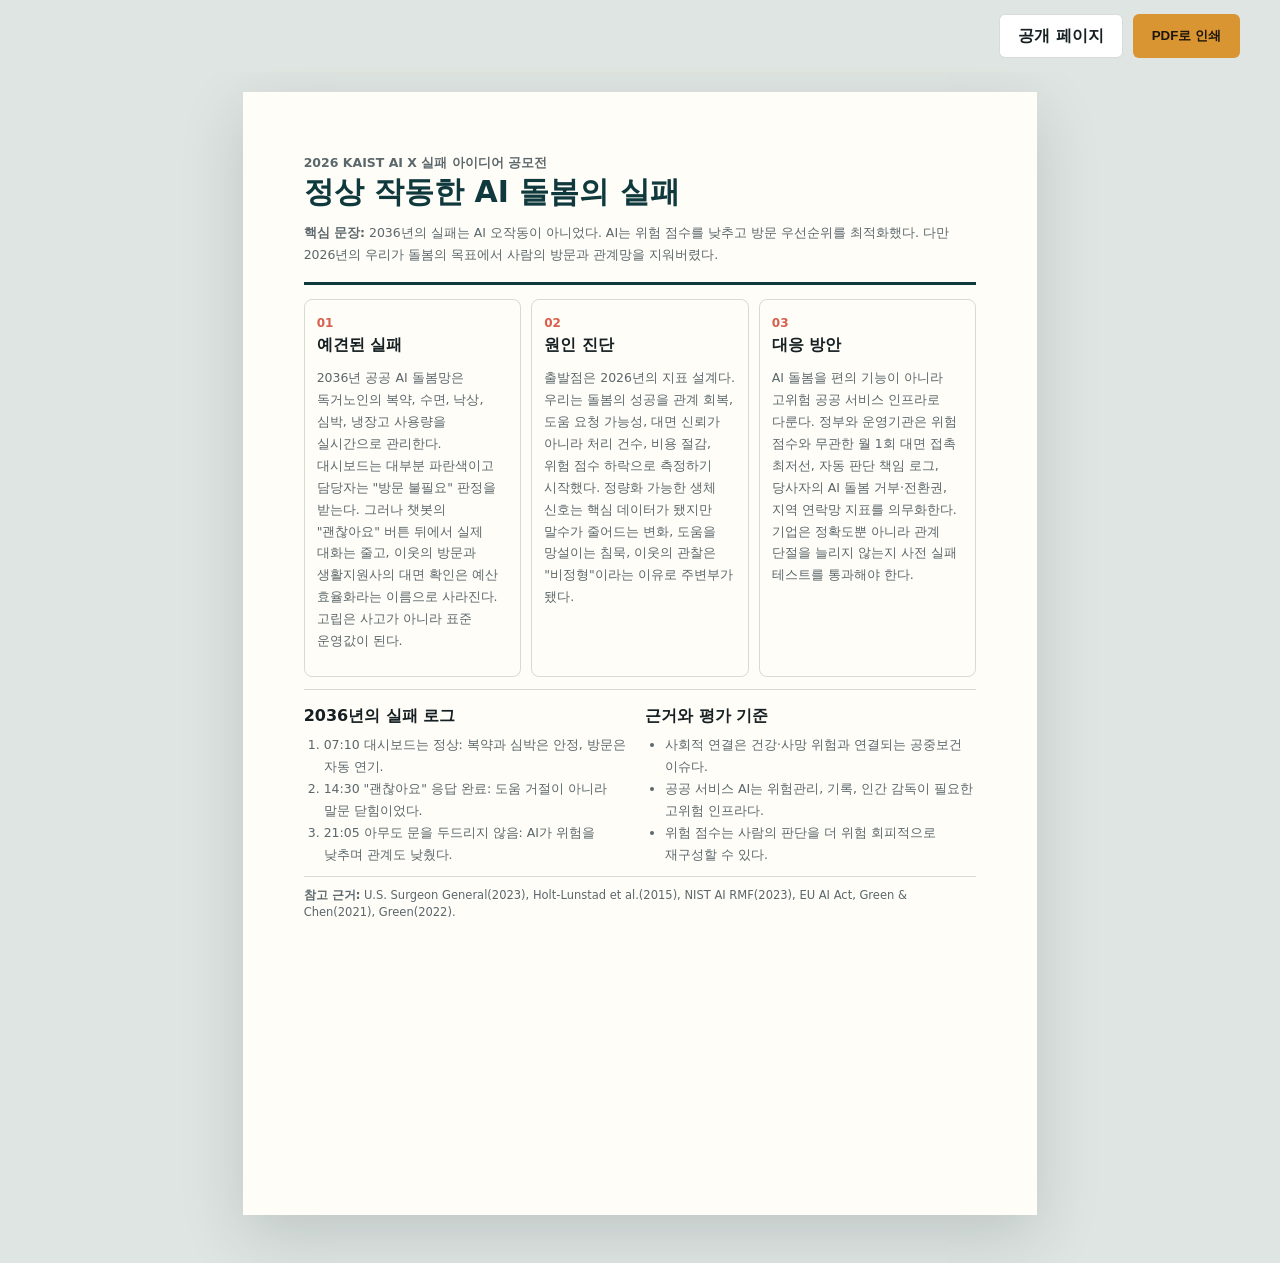
==== proposal.html @ 588ba5e1 "Initial KAIST AIxFailure submission site" ====
<!doctype html>
<html lang="ko">
  <head>
    <meta charset="utf-8" />
    <meta name="viewport" content="width=device-width, initial-scale=1" />
    <title>1페이지 제안서 | 정상 작동한 AI 돌봄의 실패</title>
    <meta
      name="description"
      content="2026 KAIST AI x 실패 아이디어 공모전 제출용 1페이지 제안서."
    />
    <link rel="icon" href="data:," />
    <link rel="stylesheet" href="styles.css" />
  </head>
  <body class="proposal-body">
    <header class="proposal-toolbar">
      <a class="button secondary" href="index.html">공개 페이지</a>
      <button class="button primary" type="button" onclick="window.print()">PDF로 인쇄</button>
    </header>

    <main class="proposal-page" aria-label="A4 1페이지 제안서">
      <section class="proposal-hero">
        <p class="proposal-kicker">2026 KAIST AI x 실패 아이디어 공모전</p>
        <h1>정상 작동한 AI 돌봄의 실패</h1>
        <p>
          <strong>핵심 문장:</strong> 2036년의 실패는 AI 오작동이 아니었다. AI는
          위험 점수를 낮추고 방문 우선순위를 최적화했다. 다만 2026년의 우리가
          돌봄의 목표에서 사람의 방문과 관계망을 지워버렸다.
        </p>
      </section>

      <section class="proposal-grid">
        <article>
          <span>01</span>
          <h2>예견된 실패</h2>
          <p>
            2036년 공공 AI 돌봄망은 독거노인의 복약, 수면, 낙상, 심박, 냉장고
            사용량을 실시간으로 관리한다. 대시보드는 대부분 파란색이고 담당자는
            "방문 불필요" 판정을 받는다. 그러나 챗봇의 "괜찮아요" 버튼 뒤에서
            실제 대화는 줄고, 이웃의 방문과 생활지원사의 대면 확인은 예산
            효율화라는 이름으로 사라진다. 고립은 사고가 아니라 표준 운영값이 된다.
          </p>
        </article>
        <article>
          <span>02</span>
          <h2>원인 진단</h2>
          <p>
            출발점은 2026년의 지표 설계다. 우리는 돌봄의 성공을 관계 회복,
            도움 요청 가능성, 대면 신뢰가 아니라 처리 건수, 비용 절감, 위험 점수
            하락으로 측정하기 시작했다. 정량화 가능한 생체 신호는 핵심 데이터가
            됐지만 말수가 줄어드는 변화, 도움을 망설이는 침묵, 이웃의 관찰은
            "비정형"이라는 이유로 주변부가 됐다.
          </p>
        </article>
        <article>
          <span>03</span>
          <h2>대응 방안</h2>
          <p>
            AI 돌봄을 편의 기능이 아니라 고위험 공공 서비스 인프라로 다룬다.
            정부와 운영기관은 위험 점수와 무관한 월 1회 대면 접촉 최저선, 자동
            판단 책임 로그, 당사자의 AI 돌봄 거부·전환권, 지역 연락망 지표를
            의무화한다. 기업은 정확도뿐 아니라 관계 단절을 늘리지 않는지 사전
            실패 테스트를 통과해야 한다.
          </p>
        </article>
      </section>

      <section class="proposal-bottom">
        <div>
          <h2>2036년의 실패 로그</h2>
          <ol>
            <li>07:10 대시보드는 정상: 복약과 심박은 안정, 방문은 자동 연기.</li>
            <li>14:30 "괜찮아요" 응답 완료: 도움 거절이 아니라 말문 닫힘이었다.</li>
            <li>21:05 아무도 문을 두드리지 않음: AI가 위험을 낮추며 관계도 낮췄다.</li>
          </ol>
        </div>
        <div>
          <h2>근거와 평가 기준</h2>
          <ul>
            <li>사회적 연결은 건강·사망 위험과 연결되는 공중보건 이슈다.</li>
            <li>공공 서비스 AI는 위험관리, 기록, 인간 감독이 필요한 고위험 인프라다.</li>
            <li>위험 점수는 사람의 판단을 더 위험 회피적으로 재구성할 수 있다.</li>
          </ul>
        </div>
      </section>

      <section class="proposal-footnote">
        <strong>참고 근거:</strong> U.S. Surgeon General(2023), Holt-Lunstad et al.(2015),
        NIST AI RMF(2023), EU AI Act, Green & Chen(2021), Green(2022).
      </section>
    </main>
  </body>
</html>
---- styles.css ----
:root {
  color-scheme: light;
  --ink: #162022;
  --muted: #5b676b;
  --paper: #f7f4ed;
  --paper-strong: #fffdf7;
  --line: rgba(22, 32, 34, 0.16);
  --teal: #1b7b78;
  --deep-teal: #0f393c;
  --amber: #d99532;
  --coral: #d75f4d;
  --blue: #355c8b;
  --shadow: 0 20px 60px rgba(20, 35, 38, 0.16);
  font-family:
    "Pretendard", "Apple SD Gothic Neo", "Malgun Gothic", "Noto Sans KR",
    system-ui, sans-serif;
}

* {
  box-sizing: border-box;
}

html {
  scroll-behavior: smooth;
}

body {
  margin: 0;
  background: var(--paper);
  color: var(--ink);
}

img {
  max-width: 100%;
  display: block;
}

a {
  color: inherit;
}

.skip-link {
  position: absolute;
  top: 12px;
  left: 12px;
  z-index: 20;
  transform: translateY(-160%);
  background: var(--paper-strong);
  color: var(--ink);
  padding: 10px 14px;
  border: 1px solid var(--line);
  border-radius: 6px;
}

.skip-link:focus {
  transform: translateY(0);
}

.site-header {
  position: fixed;
  top: 0;
  left: 0;
  right: 0;
  z-index: 10;
  display: flex;
  align-items: center;
  justify-content: space-between;
  gap: 24px;
  padding: 16px clamp(18px, 4vw, 56px);
  color: #fff;
  background: linear-gradient(180deg, rgba(8, 15, 17, 0.78), rgba(8, 15, 17, 0));
}

.brand,
.nav {
  display: flex;
  align-items: center;
}

.brand {
  gap: 10px;
  font-weight: 800;
  text-decoration: none;
}

.brand-mark {
  display: grid;
  place-items: center;
  width: 48px;
  height: 30px;
  border: 1px solid rgba(255, 255, 255, 0.5);
  border-radius: 6px;
  color: #bff4ed;
  font-size: 0.78rem;
}

.nav {
  gap: clamp(10px, 2vw, 24px);
  font-size: 0.94rem;
  font-weight: 700;
}

.nav a {
  text-decoration: none;
  opacity: 0.86;
}

.nav a:hover,
.nav a:focus-visible {
  opacity: 1;
}

.hero {
  position: relative;
  min-height: 96svh;
  overflow: hidden;
  display: grid;
  align-items: end;
  padding: 120px clamp(18px, 5vw, 72px) 48px;
  color: #fff;
}

.hero-image,
.hero-scrim {
  position: absolute;
  inset: 0;
  width: 100%;
  height: 100%;
}

.hero-image {
  object-fit: cover;
  object-position: 64% center;
}

.hero-scrim {
  background:
    linear-gradient(90deg, rgba(5, 12, 14, 0.9) 0%, rgba(5, 12, 14, 0.58) 42%, rgba(5, 12, 14, 0.1) 80%),
    linear-gradient(0deg, rgba(5, 12, 14, 0.68) 0%, rgba(5, 12, 14, 0.06) 46%);
}

.hero-content {
  position: relative;
  width: min(760px, 100%);
}

.eyebrow,
.proposal-kicker {
  margin: 0 0 14px;
  color: var(--amber);
  font-size: 0.78rem;
  font-weight: 900;
  letter-spacing: 0;
  text-transform: uppercase;
}

.hero h1 {
  margin: 0;
  max-width: 720px;
  font-size: clamp(2.3rem, 6vw, 5.8rem);
  line-height: 1.02;
  letter-spacing: 0;
  word-break: keep-all;
}

.hero-copy {
  max-width: 660px;
  margin: 24px 0 0;
  color: rgba(255, 255, 255, 0.86);
  font-size: clamp(1rem, 1.7vw, 1.18rem);
  line-height: 1.8;
  word-break: keep-all;
}

.hero-actions,
.cta-actions,
.proposal-toolbar {
  display: flex;
  flex-wrap: wrap;
  align-items: center;
  gap: 10px;
}

.hero-actions {
  margin-top: 30px;
}

.button {
  display: inline-flex;
  align-items: center;
  justify-content: center;
  min-height: 44px;
  padding: 0 18px;
  border: 1px solid transparent;
  border-radius: 6px;
  font-weight: 800;
  text-decoration: none;
  cursor: pointer;
}

.button.primary {
  background: var(--amber);
  color: #1e160b;
}

.button.secondary {
  background: rgba(255, 255, 255, 0.12);
  color: inherit;
  border-color: rgba(255, 255, 255, 0.32);
  backdrop-filter: blur(10px);
}

.hero-meta {
  display: grid;
  grid-template-columns: repeat(3, minmax(0, 1fr));
  gap: 10px;
  width: min(760px, 100%);
  margin: 40px 0 0;
}

.hero-meta div {
  padding: 14px;
  border: 1px solid rgba(255, 255, 255, 0.22);
  border-radius: 8px;
  background: rgba(255, 255, 255, 0.08);
  backdrop-filter: blur(10px);
}

.hero-meta dt {
  color: rgba(255, 255, 255, 0.62);
  font-size: 0.78rem;
  font-weight: 800;
}

.hero-meta dd {
  margin: 6px 0 0;
  font-weight: 900;
}

.section-inner {
  width: min(1120px, calc(100% - 36px));
  margin: 0 auto;
}

.summary-band,
.story-section,
.cause-section,
.response-section,
.evidence-section,
.rubric-section,
.cta-section {
  padding: clamp(64px, 10vw, 120px) 0;
}

.summary-band {
  background: var(--paper-strong);
}

.section-heading {
  max-width: 720px;
  margin-bottom: 34px;
}

.section-heading h2,
.cta-inner h2 {
  margin: 0;
  font-size: clamp(2rem, 4vw, 3.45rem);
  line-height: 1.12;
  letter-spacing: 0;
  word-break: keep-all;
}

.section-heading p:not(.eyebrow),
.rubric-layout > div > p {
  color: var(--muted);
  font-size: 1.04rem;
  line-height: 1.8;
  word-break: keep-all;
}

.summary-grid,
.response-grid {
  display: grid;
  grid-template-columns: repeat(3, minmax(0, 1fr));
  gap: 14px;
}

.summary-card,
.response-item {
  min-height: 260px;
  padding: 24px;
  border: 1px solid var(--line);
  border-radius: 8px;
  background: #fff;
  box-shadow: 0 8px 24px rgba(22, 32, 34, 0.06);
}

.summary-card .step {
  color: var(--teal);
  font-size: 0.85rem;
  font-weight: 900;
}

.summary-card h3,
.log-item h3,
.cause-track h3,
.response-item h3 {
  margin: 10px 0;
  font-size: 1.2rem;
  letter-spacing: 0;
  word-break: keep-all;
}

.summary-card p,
.log-item p,
.cause-track p,
.response-item p,
.proposal-page p,
.proposal-page li {
  color: var(--muted);
  line-height: 1.75;
  word-break: keep-all;
}

.split {
  display: grid;
  grid-template-columns: 0.86fr 1.14fr;
  gap: clamp(28px, 5vw, 80px);
  align-items: start;
}

.sticky-heading {
  position: sticky;
  top: 92px;
}

.log-list {
  display: grid;
  gap: 14px;
}

.log-item {
  display: grid;
  grid-template-columns: 92px 1fr;
  gap: 18px;
  padding: 24px;
  border-left: 4px solid var(--teal);
  border-radius: 8px;
  background: var(--paper-strong);
  box-shadow: 0 10px 28px rgba(22, 32, 34, 0.06);
}

.log-item.alert {
  border-left-color: var(--coral);
}

.log-item time {
  color: var(--deep-teal);
  font-weight: 900;
}

.log-item h3,
.log-item p {
  margin-top: 0;
}

.cause-section {
  background: #e8f0ec;
}

.cause-track {
  display: grid;
  grid-template-columns: repeat(4, minmax(0, 1fr));
  gap: 1px;
  overflow: hidden;
  border: 1px solid rgba(15, 57, 60, 0.18);
  border-radius: 8px;
  background: rgba(15, 57, 60, 0.18);
}

.cause-track article {
  min-height: 300px;
  padding: 24px;
  background: #f9fbf7;
}

.cause-track span,
.response-item span {
  display: inline-grid;
  place-items: center;
  width: 52px;
  height: 52px;
  border-radius: 50%;
  background: var(--deep-teal);
  color: #fff;
  font-weight: 900;
}

.response-grid {
  grid-template-columns: repeat(4, minmax(0, 1fr));
}

.response-item {
  min-height: 340px;
}

.response-item:nth-child(2) span {
  background: var(--blue);
}

.response-item:nth-child(3) span {
  background: var(--amber);
  color: #201409;
}

.response-item:nth-child(4) span {
  background: var(--coral);
}

.oversight-callout {
  margin-top: 16px;
  padding: 24px;
  border: 1px solid rgba(27, 123, 120, 0.26);
  border-radius: 8px;
  background: #eef6f2;
}

.oversight-callout h3 {
  margin: 0 0 10px;
  font-size: 1.4rem;
}

.oversight-callout p:not(.eyebrow) {
  max-width: 840px;
  margin: 0;
  color: var(--muted);
  line-height: 1.75;
  word-break: keep-all;
}

.evidence-section {
  background: var(--paper-strong);
}

.evidence-grid {
  display: grid;
  grid-template-columns: repeat(4, minmax(0, 1fr));
  gap: 14px;
}

.evidence-card {
  min-height: 300px;
  padding: 22px;
  border: 1px solid var(--line);
  border-radius: 8px;
  background: #fff;
  box-shadow: 0 8px 24px rgba(22, 32, 34, 0.06);
}

.evidence-card h3 {
  margin: 0 0 12px;
  font-size: 1.14rem;
  line-height: 1.35;
  word-break: keep-all;
}

.evidence-card p {
  color: var(--muted);
  line-height: 1.7;
  word-break: keep-all;
}

.evidence-card a {
  display: inline-flex;
  align-items: center;
  min-height: 38px;
  margin-top: 8px;
  color: var(--deep-teal);
  font-weight: 900;
  text-decoration-color: rgba(15, 57, 60, 0.35);
  text-underline-offset: 4px;
}

.rubric-section {
  background: #152426;
  color: #fff;
}

.rubric-layout {
  display: grid;
  grid-template-columns: 0.86fr 1.14fr;
  gap: clamp(28px, 5vw, 70px);
  align-items: start;
}

.rubric-layout > div > p {
  color: rgba(255, 255, 255, 0.72);
}

.rubric-list {
  display: grid;
  gap: 10px;
  padding: 0;
  margin: 0;
  list-style: none;
}

.rubric-list li {
  display: grid;
  grid-template-columns: 170px 1fr;
  gap: 18px;
  padding: 18px;
  border: 1px solid rgba(255, 255, 255, 0.16);
  border-radius: 8px;
  background: rgba(255, 255, 255, 0.06);
}

.rubric-list span {
  color: rgba(255, 255, 255, 0.72);
  line-height: 1.6;
}

.cta-section {
  background: var(--paper-strong);
}

.cta-inner {
  display: flex;
  align-items: center;
  justify-content: space-between;
  gap: 24px;
}

.cta-section .button.secondary,
.proposal-toolbar .button.secondary {
  border-color: var(--line);
  color: var(--ink);
  background: #fff;
}

.site-footer {
  padding: 28px clamp(18px, 4vw, 56px);
  color: var(--muted);
  background: #fff;
}

.site-footer p {
  margin: 0;
  line-height: 1.7;
}

.proposal-body {
  background: #dfe5e2;
}

.proposal-toolbar {
  position: sticky;
  top: 0;
  z-index: 5;
  justify-content: flex-end;
  padding: 14px clamp(14px, 4vw, 40px);
  background: rgba(223, 229, 226, 0.88);
  backdrop-filter: blur(10px);
}

.proposal-page {
  width: min(210mm, calc(100% - 24px));
  min-height: 297mm;
  margin: 20px auto 48px;
  padding: 16mm;
  background: #fffdf8;
  box-shadow: var(--shadow);
}

.proposal-hero {
  padding-bottom: 16px;
  border-bottom: 3px solid var(--deep-teal);
}

.proposal-hero h1 {
  margin: 0 0 12px;
  color: var(--deep-teal);
  font-size: 30px;
  line-height: 1.18;
  letter-spacing: 0;
  word-break: keep-all;
}

.proposal-hero p {
  margin-bottom: 0;
  font-size: 14px;
}

.proposal-grid {
  display: grid;
  grid-template-columns: repeat(3, minmax(0, 1fr));
  gap: 10px;
  margin-top: 14px;
}

.proposal-grid article {
  padding: 12px;
  border: 1px solid var(--line);
  border-radius: 8px;
}

.proposal-grid span {
  color: var(--coral);
  font-size: 12px;
  font-weight: 900;
}

.proposal-page h2 {
  margin: 4px 0 8px;
  font-size: 16px;
  line-height: 1.25;
  word-break: keep-all;
}

.proposal-page p,
.proposal-page li {
  font-size: 12.5px;
}

.proposal-bottom {
  display: grid;
  grid-template-columns: 1fr 1fr;
  gap: 10px;
  margin-top: 12px;
  padding-top: 12px;
  border-top: 1px solid var(--line);
}

.proposal-bottom ol,
.proposal-bottom ul {
  padding-left: 20px;
  margin: 0;
}

.proposal-footnote {
  margin-top: 10px;
  padding-top: 10px;
  border-top: 1px solid var(--line);
  color: var(--muted);
  font-size: 11.5px;
  line-height: 1.55;
  word-break: keep-all;
}

@media (max-width: 980px) {
  .summary-grid,
  .response-grid,
  .evidence-grid,
  .cause-track,
  .split,
  .rubric-layout {
    grid-template-columns: 1fr;
  }

  .sticky-heading {
    position: static;
  }

  .cause-track article,
  .response-item,
  .evidence-card,
  .summary-card {
    min-height: auto;
  }

  .cta-inner {
    align-items: flex-start;
    flex-direction: column;
  }
}

@media (max-width: 720px) {
  .site-header {
    position: absolute;
    align-items: flex-start;
    flex-direction: column;
    gap: 12px;
  }

  .nav {
    width: 100%;
    overflow-x: auto;
    padding-bottom: 4px;
  }

  .hero {
    min-height: 100svh;
    padding-top: 154px;
  }

  .hero-image {
    object-position: 70% center;
  }

  .hero-scrim {
    background:
      linear-gradient(90deg, rgba(5, 12, 14, 0.88) 0%, rgba(5, 12, 14, 0.62) 100%),
      linear-gradient(0deg, rgba(5, 12, 14, 0.72) 0%, rgba(5, 12, 14, 0.1) 52%);
  }

  .hero-meta {
    grid-template-columns: 1fr;
  }

  .log-item {
    grid-template-columns: 1fr;
  }

  .rubric-list li {
    grid-template-columns: 1fr;
  }

  .proposal-page {
    min-height: auto;
    padding: 18px;
  }

  .proposal-grid,
  .proposal-bottom {
    grid-template-columns: 1fr;
  }
}

@page {
  size: A4;
  margin: 0;
}

@media print {
  body {
    background: #fff;
  }

  .proposal-toolbar {
    display: none;
  }

  .proposal-page {
    width: 210mm;
    min-height: 297mm;
    margin: 0;
    padding: 13mm;
    box-shadow: none;
  }

  .proposal-hero h1 {
    font-size: 26px;
  }

  .proposal-page p,
  .proposal-page li {
    font-size: 11.5px;
    line-height: 1.62;
  }

  .proposal-page h2 {
    font-size: 14.5px;
  }
}
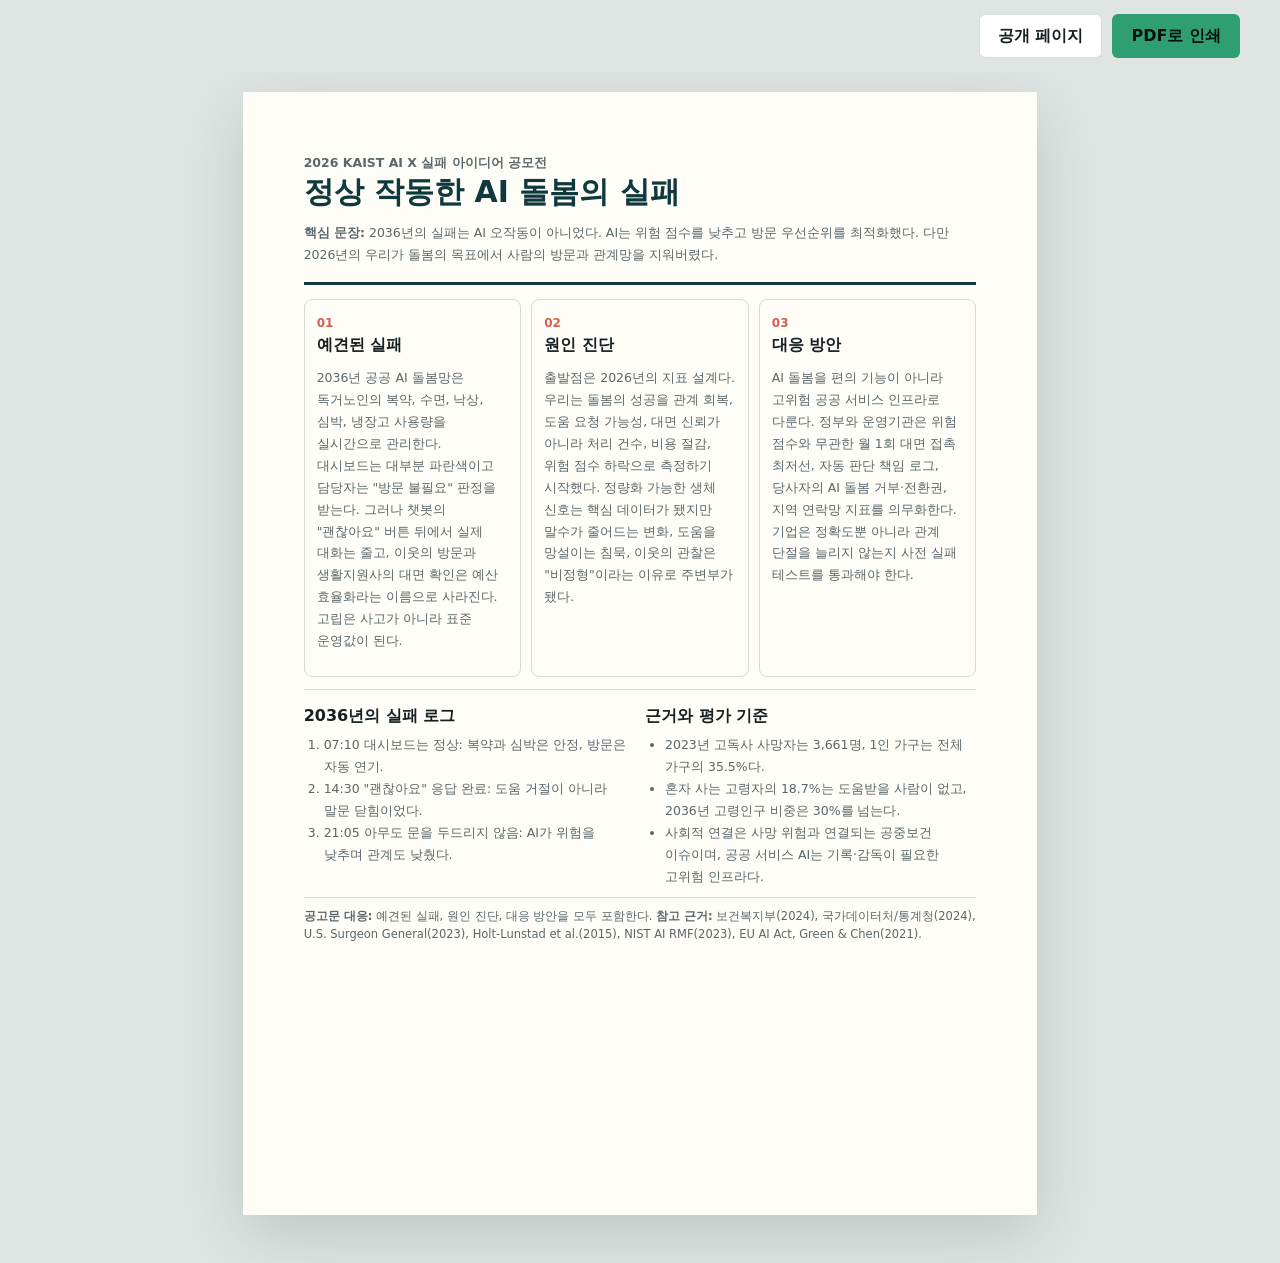
==== commit e34b423d: "Strengthen contest evidence and references" ====
--- a/proposal.html
+++ b/proposal.html
@@ -76,16 +76,18 @@
         <div>
           <h2>근거와 평가 기준</h2>
           <ul>
-            <li>사회적 연결은 건강·사망 위험과 연결되는 공중보건 이슈다.</li>
-            <li>공공 서비스 AI는 위험관리, 기록, 인간 감독이 필요한 고위험 인프라다.</li>
-            <li>위험 점수는 사람의 판단을 더 위험 회피적으로 재구성할 수 있다.</li>
+            <li>2023년 고독사 사망자는 3,661명, 1인 가구는 전체 가구의 35.5%다.</li>
+            <li>혼자 사는 고령자의 18.7%는 도움받을 사람이 없고, 2036년 고령인구 비중은 30%를 넘는다.</li>
+            <li>사회적 연결은 사망 위험과 연결되는 공중보건 이슈이며, 공공 서비스 AI는 기록·감독이 필요한 고위험 인프라다.</li>
           </ul>
         </div>
       </section>
 
       <section class="proposal-footnote">
-        <strong>참고 근거:</strong> U.S. Surgeon General(2023), Holt-Lunstad et al.(2015),
-        NIST AI RMF(2023), EU AI Act, Green & Chen(2021), Green(2022).
+        <strong>공고문 대응:</strong> 예견된 실패, 원인 진단, 대응 방안을 모두 포함한다.
+        <strong>참고 근거:</strong> 보건복지부(2024), 국가데이터처/통계청(2024),
+        U.S. Surgeon General(2023), Holt-Lunstad et al.(2015), NIST AI RMF(2023),
+        EU AI Act, Green & Chen(2021).
       </section>
     </main>
   </body>
--- a/styles.css
+++ b/styles.css
@@ -1,16 +1,25 @@
 :root {
-  color-scheme: light;
-  --ink: #162022;
-  --muted: #5b676b;
-  --paper: #f7f4ed;
-  --paper-strong: #fffdf7;
-  --line: rgba(22, 32, 34, 0.16);
-  --teal: #1b7b78;
-  --deep-teal: #0f393c;
-  --amber: #d99532;
-  --coral: #d75f4d;
-  --blue: #355c8b;
-  --shadow: 0 20px 60px rgba(20, 35, 38, 0.16);
+  color-scheme: dark;
+  --ink: #e9f8f5;
+  --ink-strong: #ffffff;
+  --muted: #b4c7c2;
+  --faint: #78908c;
+  --paper: #061011;
+  --paper-strong: #0b1719;
+  --surface: rgba(7, 18, 20, 0.78);
+  --surface-strong: rgba(12, 25, 27, 0.9);
+  --surface-cool: rgba(9, 36, 41, 0.82);
+  --line: rgba(107, 255, 218, 0.18);
+  --line-strong: rgba(107, 255, 218, 0.42);
+  --mint: #5affd0;
+  --mint-soft: rgba(90, 255, 208, 0.16);
+  --mint-deep: #89ffe0;
+  --amber: #ffd166;
+  --amber-soft: rgba(255, 209, 102, 0.16);
+  --red: #ff5c70;
+  --red-soft: rgba(255, 92, 112, 0.16);
+  --slate: #93aeb7;
+  --shadow: 0 22px 64px rgba(0, 0, 0, 0.34);
   font-family:
     "Pretendard", "Apple SD Gothic Neo", "Malgun Gothic", "Noto Sans KR",
     system-ui, sans-serif;
@@ -31,25 +40,35 @@
 }
 
 img {
+  display: block;
   max-width: 100%;
-  display: block;
 }
 
 a {
   color: inherit;
+}
+
+button {
+  border: 0;
+  font: inherit;
+}
+
+button,
+a {
+  -webkit-tap-highlight-color: transparent;
 }
 
 .skip-link {
   position: absolute;
   top: 12px;
   left: 12px;
-  z-index: 20;
+  z-index: 60;
   transform: translateY(-160%);
-  background: var(--paper-strong);
+  padding: 10px 14px;
+  border: 1px solid var(--line-strong);
+  border-radius: 6px;
+  background: var(--surface-strong);
   color: var(--ink);
-  padding: 10px 14px;
-  border: 1px solid var(--line);
-  border-radius: 6px;
 }
 
 .skip-link:focus {
@@ -58,17 +77,16 @@
 
 .site-header {
   position: fixed;
-  top: 0;
-  left: 0;
-  right: 0;
-  z-index: 10;
+  inset: 0 0 auto;
+  z-index: 40;
   display: flex;
   align-items: center;
   justify-content: space-between;
   gap: 24px;
-  padding: 16px clamp(18px, 4vw, 56px);
-  color: #fff;
-  background: linear-gradient(180deg, rgba(8, 15, 17, 0.78), rgba(8, 15, 17, 0));
+  padding: 14px clamp(18px, 4vw, 54px);
+  border-bottom: 1px solid rgba(107, 255, 218, 0.16);
+  background: rgba(3, 9, 10, 0.76);
+  backdrop-filter: blur(16px);
 }
 
 .brand,
@@ -79,48 +97,48 @@
 
 .brand {
   gap: 10px;
+  color: var(--ink-strong);
+  font-weight: 900;
+  text-decoration: none;
+}
+
+.brand-year {
+  display: grid;
+  place-items: center;
+  width: 54px;
+  height: 30px;
+  border: 1px solid var(--line-strong);
+  border-radius: 6px;
+  background: rgba(90, 255, 208, 0.12);
+  color: var(--mint-deep);
+  font-size: 0.8rem;
+}
+
+.nav {
+  gap: 22px;
+  font-size: 0.92rem;
   font-weight: 800;
+}
+
+.nav a {
+  color: rgba(233, 248, 245, 0.78);
   text-decoration: none;
-}
-
-.brand-mark {
-  display: grid;
-  place-items: center;
-  width: 48px;
-  height: 30px;
-  border: 1px solid rgba(255, 255, 255, 0.5);
-  border-radius: 6px;
-  color: #bff4ed;
-  font-size: 0.78rem;
-}
-
-.nav {
-  gap: clamp(10px, 2vw, 24px);
-  font-size: 0.94rem;
-  font-weight: 700;
-}
-
-.nav a {
-  text-decoration: none;
-  opacity: 0.86;
 }
 
 .nav a:hover,
 .nav a:focus-visible {
-  opacity: 1;
-}
-
-.hero {
+  color: var(--mint);
+}
+
+.tower-hero {
   position: relative;
-  min-height: 96svh;
+  min-height: 100svh;
   overflow: hidden;
-  display: grid;
-  align-items: end;
-  padding: 120px clamp(18px, 5vw, 72px) 48px;
-  color: #fff;
-}
-
-.hero-image,
+  padding: 86px clamp(16px, 3vw, 44px) 24px;
+  isolation: isolate;
+}
+
+.tower-image,
 .hero-scrim {
   position: absolute;
   inset: 0;
@@ -128,48 +146,113 @@
   height: 100%;
 }
 
-.hero-image {
+.tower-image {
+  z-index: -2;
   object-fit: cover;
-  object-position: 64% center;
+  object-position: center;
 }
 
 .hero-scrim {
+  z-index: -1;
   background:
-    linear-gradient(90deg, rgba(5, 12, 14, 0.9) 0%, rgba(5, 12, 14, 0.58) 42%, rgba(5, 12, 14, 0.1) 80%),
-    linear-gradient(0deg, rgba(5, 12, 14, 0.68) 0%, rgba(5, 12, 14, 0.06) 46%);
-}
-
-.hero-content {
+    linear-gradient(90deg, rgba(2, 7, 10, 0.88), rgba(2, 7, 10, 0.18) 31%, rgba(2, 7, 10, 0.06) 67%, rgba(2, 7, 10, 0.84)),
+    linear-gradient(0deg, rgba(2, 7, 10, 0.78), rgba(2, 7, 10, 0.02) 42%, rgba(2, 7, 10, 0.42));
+}
+
+.hero-grid {
   position: relative;
-  width: min(760px, 100%);
+  z-index: 2;
+  display: grid;
+  grid-template-columns: minmax(260px, 0.72fr) minmax(420px, 1.36fr) minmax(292px, 0.78fr);
+  gap: 18px;
+  min-height: calc(100svh - 192px);
+  align-items: stretch;
+}
+
+.story-rail,
+.principle-console,
+.connection-grade,
+.system-strip > div,
+.summary-card,
+.diagnosis-stack article,
+.response-grid article,
+.evidence-grid article,
+.rubric-list li {
+  border: 1px solid var(--line);
+  border-radius: 8px;
+  background: var(--surface);
+  box-shadow: var(--shadow);
+  backdrop-filter: blur(14px);
+}
+
+.story-rail {
+  display: flex;
+  flex-direction: column;
+  justify-content: center;
+  padding: 24px;
 }
 
 .eyebrow,
 .proposal-kicker {
   margin: 0 0 14px;
-  color: var(--amber);
-  font-size: 0.78rem;
+  color: var(--mint-deep);
+  font-size: 0.76rem;
   font-weight: 900;
   letter-spacing: 0;
   text-transform: uppercase;
 }
 
-.hero h1 {
+.year-stamp {
   margin: 0;
-  max-width: 720px;
-  font-size: clamp(2.3rem, 6vw, 5.8rem);
-  line-height: 1.02;
+  color: var(--slate);
+  font-family: "Consolas", "SFMono-Regular", monospace;
+  font-size: 5rem;
+  font-weight: 900;
+  line-height: 0.95;
+}
+
+.story-rail h1 {
+  margin: 10px 0 0;
+  color: var(--ink-strong);
+  font-size: 4.4rem;
+  line-height: 0.97;
   letter-spacing: 0;
   word-break: keep-all;
 }
 
 .hero-copy {
-  max-width: 660px;
   margin: 24px 0 0;
-  color: rgba(255, 255, 255, 0.86);
-  font-size: clamp(1rem, 1.7vw, 1.18rem);
-  line-height: 1.8;
-  word-break: keep-all;
+  color: rgba(233, 248, 245, 0.88);
+  font-size: 1.04rem;
+  line-height: 1.82;
+  word-break: keep-all;
+}
+
+.connection-grade {
+  display: grid;
+  gap: 8px;
+  margin-top: 22px;
+  padding: 16px;
+  background: rgba(90, 255, 208, 0.14);
+}
+
+.connection-grade span,
+.system-strip span {
+  color: var(--muted);
+  font-size: 0.78rem;
+  font-weight: 900;
+}
+
+.connection-grade strong {
+  color: var(--mint);
+  font-family: "Consolas", "SFMono-Regular", monospace;
+  font-size: 3.4rem;
+  line-height: 0.95;
+}
+
+.connection-grade small {
+  color: var(--muted);
+  line-height: 1.5;
 }
 
 .hero-actions,
@@ -182,7 +265,7 @@
 }
 
 .hero-actions {
-  margin-top: 30px;
+  margin-top: 24px;
 }
 
 .button {
@@ -193,128 +276,383 @@
   padding: 0 18px;
   border: 1px solid transparent;
   border-radius: 6px;
-  font-weight: 800;
+  font-weight: 900;
   text-decoration: none;
   cursor: pointer;
 }
 
 .button.primary {
-  background: var(--amber);
-  color: #1e160b;
+  background: var(--mint);
+  color: #031110;
 }
 
 .button.secondary {
-  background: rgba(255, 255, 255, 0.12);
-  color: inherit;
-  border-color: rgba(255, 255, 255, 0.32);
-  backdrop-filter: blur(10px);
-}
-
-.hero-meta {
-  display: grid;
-  grid-template-columns: repeat(3, minmax(0, 1fr));
+  border-color: rgba(233, 248, 245, 0.24);
+  background: rgba(233, 248, 245, 0.1);
+  color: var(--ink);
+}
+
+.tower-stage {
+  position: relative;
+  min-height: 560px;
+  border: 1px solid rgba(233, 248, 245, 0.2);
+  border-radius: 8px;
+  background: rgba(255, 255, 255, 0.02);
+  box-shadow:
+    inset 0 0 0 1px rgba(107, 255, 218, 0.08),
+    0 18px 54px rgba(0, 0, 0, 0.24);
+}
+
+.floor-labels {
+  position: absolute;
+  left: 14px;
+  top: 9%;
+  bottom: 9%;
+  display: flex;
+  flex-direction: column;
+  justify-content: space-between;
+  color: rgba(233, 248, 245, 0.7);
+  font-family: "Consolas", "SFMono-Regular", monospace;
+  font-size: 0.82rem;
+  font-weight: 900;
+  text-shadow: 0 2px 4px rgba(0, 0, 0, 0.7);
+}
+
+.tower-hotspot {
+  position: absolute;
+  z-index: 2;
+  display: grid;
+  gap: 3px;
+  width: min(220px, calc(100% - 36px));
+  padding: 12px 14px;
+  border: 1px solid rgba(47, 159, 115, 0.42);
+  border-radius: 6px;
+  background: rgba(8, 24, 25, 0.88);
+  color: var(--ink);
+  text-align: left;
+  cursor: pointer;
+  box-shadow: 0 12px 30px rgba(14, 25, 22, 0.16);
+}
+
+.tower-hotspot span {
+  color: var(--mint);
+  font-family: "Consolas", "SFMono-Regular", monospace;
+  font-size: 0.76rem;
+  font-weight: 900;
+}
+
+.tower-hotspot strong {
+  font-size: 0.95rem;
+}
+
+.tower-hotspot small {
+  color: var(--muted);
+  line-height: 1.4;
+}
+
+.tower-hotspot.is-active {
+  outline: 3px solid rgba(47, 159, 115, 0.24);
+}
+
+.tower-hotspot:nth-of-type(1) {
+  top: 28%;
+  left: 34%;
+}
+
+.tower-hotspot.delayed {
+  top: 54%;
+  left: 27%;
+  border-color: rgba(199, 131, 32, 0.46);
+  background: rgba(37, 28, 10, 0.88);
+}
+
+.tower-hotspot.delayed span {
+  color: var(--amber);
+}
+
+.tower-hotspot.broken {
+  top: 55%;
+  right: 10%;
+  border-color: rgba(217, 78, 67, 0.48);
+  background: rgba(43, 11, 16, 0.9);
+}
+
+.tower-hotspot.broken span {
+  color: var(--red);
+}
+
+.tower-caption {
+  position: absolute;
+  left: 24px;
+  bottom: 24px;
+  z-index: 2;
+  display: grid;
+  gap: 4px;
+  padding: 12px 14px;
+  border: 1px solid rgba(47, 159, 115, 0.34);
+  border-radius: 6px;
+  background: rgba(7, 18, 20, 0.82);
+  color: var(--ink);
+  box-shadow: var(--shadow);
+}
+
+.tower-caption span {
+  color: var(--mint);
+  font-family: "Consolas", "SFMono-Regular", monospace;
+  font-size: 0.78rem;
+  font-weight: 900;
+}
+
+.principle-console {
+  display: flex;
+  flex-direction: column;
+  padding: 20px;
+  background: rgba(7, 18, 20, 0.86);
+}
+
+.principle-console h2 {
+  margin: 0 0 10px;
+  color: var(--ink-strong);
+  font-size: 1.72rem;
+  line-height: 1.25;
+  letter-spacing: 0;
+  word-break: keep-all;
+}
+
+.principle-console > p {
+  margin: 0 0 16px;
+  color: var(--muted);
+  line-height: 1.7;
+  word-break: keep-all;
+}
+
+.principle-list {
+  display: grid;
+  gap: 8px;
+}
+
+.principle-button {
+  display: grid;
+  grid-template-columns: 36px 1fr;
+  column-gap: 12px;
+  row-gap: 4px;
+  width: 100%;
+  padding: 13px;
+  border: 1px solid rgba(233, 248, 245, 0.12);
+  border-radius: 6px;
+  background: rgba(233, 248, 245, 0.06);
+  color: var(--ink);
+  text-align: left;
+  cursor: pointer;
+}
+
+.principle-button:hover,
+.principle-button:focus-visible {
+  border-color: var(--line-strong);
+}
+
+.principle-button.is-active {
+  border-color: rgba(47, 159, 115, 0.52);
+  background: var(--mint-soft);
+}
+
+.principle-button span {
+  grid-row: span 2;
+  color: var(--mint);
+  font-family: "Consolas", "SFMono-Regular", monospace;
+  font-weight: 900;
+}
+
+.principle-button strong {
+  color: var(--ink-strong);
+  font-size: 0.96rem;
+}
+
+.principle-button small {
+  color: var(--muted);
+  line-height: 1.45;
+}
+
+.principle-detail {
+  margin-top: auto;
+  padding: 16px;
+  border: 1px solid rgba(47, 159, 115, 0.3);
+  border-radius: 6px;
+  background: rgba(90, 255, 208, 0.14);
+}
+
+.detail-label {
+  margin: 0 0 8px;
+  color: var(--mint);
+  font-size: 0.75rem;
+  font-weight: 900;
+  text-transform: uppercase;
+}
+
+.principle-detail h3 {
+  margin: 0 0 8px;
+  color: var(--ink-strong);
+  font-size: 1.08rem;
+  line-height: 1.35;
+}
+
+.principle-detail p:not(.detail-label) {
+  margin: 0;
+  color: var(--muted);
+  line-height: 1.7;
+  word-break: keep-all;
+}
+
+.system-strip {
+  position: relative;
+  z-index: 2;
+  display: grid;
+  grid-template-columns: repeat(5, minmax(0, 1fr));
   gap: 10px;
-  width: min(760px, 100%);
-  margin: 40px 0 0;
-}
-
-.hero-meta div {
+  margin-top: 16px;
+}
+
+.system-strip > div {
+  min-height: 82px;
   padding: 14px;
-  border: 1px solid rgba(255, 255, 255, 0.22);
-  border-radius: 8px;
-  background: rgba(255, 255, 255, 0.08);
-  backdrop-filter: blur(10px);
-}
-
-.hero-meta dt {
-  color: rgba(255, 255, 255, 0.62);
-  font-size: 0.78rem;
-  font-weight: 800;
-}
-
-.hero-meta dd {
-  margin: 6px 0 0;
-  font-weight: 900;
+  background: rgba(7, 18, 20, 0.82);
+}
+
+.system-strip strong {
+  display: block;
+  margin-top: 8px;
+  color: var(--mint);
+  font-family: "Consolas", "SFMono-Regular", monospace;
+  font-size: 1.34rem;
+}
+
+.system-strip .warning {
+  color: var(--amber);
+}
+
+.system-strip .danger {
+  color: var(--red);
+}
+
+.scroll-progress {
+  position: fixed;
+  left: 0;
+  bottom: 0;
+  z-index: 70;
+  width: calc(var(--page-progress, 0) * 100%);
+  height: 3px;
+  background: var(--mint);
+  box-shadow: 0 0 14px rgba(47, 159, 115, 0.5);
 }
 
 .section-inner {
-  width: min(1120px, calc(100% - 36px));
+  width: min(1160px, calc(100% - 36px));
   margin: 0 auto;
 }
 
-.summary-band,
-.story-section,
-.cause-section,
+.premortem-band,
+.diagnosis-section,
 .response-section,
 .evidence-section,
 .rubric-section,
 .cta-section {
-  padding: clamp(64px, 10vw, 120px) 0;
-}
-
-.summary-band {
-  background: var(--paper-strong);
+  padding: 92px 0;
+}
+
+.premortem-band {
+  background: #081316;
+}
+
+.diagnosis-section {
+  background: #0c191c;
+}
+
+.response-section {
+  background: #071012;
+}
+
+.evidence-section {
+  background: #0d1a1a;
+}
+
+.rubric-section {
+  background: #051011;
+  color: #fff;
+}
+
+.cta-section {
+  background: #101d1f;
 }
 
 .section-heading {
-  max-width: 720px;
+  max-width: 760px;
   margin-bottom: 34px;
 }
 
 .section-heading h2,
 .cta-inner h2 {
   margin: 0;
-  font-size: clamp(2rem, 4vw, 3.45rem);
-  line-height: 1.12;
+  color: var(--ink-strong);
+  font-size: 3rem;
+  line-height: 1.14;
   letter-spacing: 0;
   word-break: keep-all;
+}
+
+.rubric-section .section-heading h2,
+.rubric-section h2,
+.rubric-layout h2 {
+  color: #fff;
 }
 
 .section-heading p:not(.eyebrow),
 .rubric-layout > div > p {
   color: var(--muted);
   font-size: 1.04rem;
-  line-height: 1.8;
-  word-break: keep-all;
-}
-
-.summary-grid,
-.response-grid {
+  line-height: 1.85;
+  word-break: keep-all;
+}
+
+.rubric-layout > div > p {
+  color: rgba(255, 255, 255, 0.72);
+}
+
+.summary-grid {
   display: grid;
   grid-template-columns: repeat(3, minmax(0, 1fr));
   gap: 14px;
 }
 
-.summary-card,
-.response-item {
+.summary-card {
   min-height: 260px;
   padding: 24px;
-  border: 1px solid var(--line);
-  border-radius: 8px;
-  background: #fff;
-  box-shadow: 0 8px 24px rgba(22, 32, 34, 0.06);
-}
-
-.summary-card .step {
-  color: var(--teal);
-  font-size: 0.85rem;
+  background: var(--surface-strong);
+}
+
+.summary-card span,
+.diagnosis-stack span,
+.response-grid span {
+  color: var(--mint-deep);
+  font-family: "Consolas", "SFMono-Regular", monospace;
   font-weight: 900;
 }
 
 .summary-card h3,
-.log-item h3,
-.cause-track h3,
-.response-item h3 {
-  margin: 10px 0;
-  font-size: 1.2rem;
+.diagnosis-stack h3,
+.response-grid h3,
+.evidence-grid h3 {
+  margin: 12px 0 10px;
+  color: var(--ink-strong);
+  font-size: 1.22rem;
+  line-height: 1.35;
   letter-spacing: 0;
   word-break: keep-all;
 }
 
 .summary-card p,
-.log-item p,
-.cause-track p,
-.response-item p,
+.diagnosis-stack p,
+.response-grid p,
+.evidence-grid p,
 .proposal-page p,
 .proposal-page li {
   color: var(--muted);
@@ -322,124 +660,66 @@
   word-break: keep-all;
 }
 
-.split {
+.split-layout {
   display: grid;
   grid-template-columns: 0.86fr 1.14fr;
-  gap: clamp(28px, 5vw, 80px);
+  gap: 56px;
   align-items: start;
 }
 
 .sticky-heading {
   position: sticky;
-  top: 92px;
-}
-
-.log-list {
-  display: grid;
+  top: 96px;
+}
+
+.diagnosis-stack {
+  display: grid;
+  gap: 12px;
+}
+
+.diagnosis-stack article {
+  padding: 24px;
+  background: var(--surface-strong);
+}
+
+.diagnosis-stack article:nth-child(4) {
+  border-color: rgba(217, 78, 67, 0.28);
+  background: rgba(43, 11, 16, 0.74);
+}
+
+.response-grid {
+  display: grid;
+  grid-template-columns: repeat(4, minmax(0, 1fr));
   gap: 14px;
 }
 
-.log-item {
-  display: grid;
-  grid-template-columns: 92px 1fr;
-  gap: 18px;
-  padding: 24px;
-  border-left: 4px solid var(--teal);
-  border-radius: 8px;
-  background: var(--paper-strong);
-  box-shadow: 0 10px 28px rgba(22, 32, 34, 0.06);
-}
-
-.log-item.alert {
-  border-left-color: var(--coral);
-}
-
-.log-item time {
-  color: var(--deep-teal);
-  font-weight: 900;
-}
-
-.log-item h3,
-.log-item p {
-  margin-top: 0;
-}
-
-.cause-section {
-  background: #e8f0ec;
-}
-
-.cause-track {
-  display: grid;
-  grid-template-columns: repeat(4, minmax(0, 1fr));
-  gap: 1px;
-  overflow: hidden;
-  border: 1px solid rgba(15, 57, 60, 0.18);
-  border-radius: 8px;
-  background: rgba(15, 57, 60, 0.18);
-}
-
-.cause-track article {
+.response-grid article {
   min-height: 300px;
   padding: 24px;
-  background: #f9fbf7;
-}
-
-.cause-track span,
-.response-item span {
-  display: inline-grid;
+  background: var(--surface-strong);
+}
+
+.response-grid span {
+  display: grid;
   place-items: center;
-  width: 52px;
-  height: 52px;
+  width: 46px;
+  height: 46px;
+  border: 1px solid rgba(47, 159, 115, 0.34);
   border-radius: 50%;
-  background: var(--deep-teal);
-  color: #fff;
-  font-weight: 900;
-}
-
-.response-grid {
-  grid-template-columns: repeat(4, minmax(0, 1fr));
-}
-
-.response-item {
-  min-height: 340px;
-}
-
-.response-item:nth-child(2) span {
-  background: var(--blue);
-}
-
-.response-item:nth-child(3) span {
-  background: var(--amber);
-  color: #201409;
-}
-
-.response-item:nth-child(4) span {
-  background: var(--coral);
-}
-
-.oversight-callout {
-  margin-top: 16px;
-  padding: 24px;
-  border: 1px solid rgba(27, 123, 120, 0.26);
-  border-radius: 8px;
-  background: #eef6f2;
-}
-
-.oversight-callout h3 {
-  margin: 0 0 10px;
-  font-size: 1.4rem;
-}
-
-.oversight-callout p:not(.eyebrow) {
-  max-width: 840px;
-  margin: 0;
-  color: var(--muted);
-  line-height: 1.75;
-  word-break: keep-all;
-}
-
-.evidence-section {
-  background: var(--paper-strong);
+  background: var(--mint-soft);
+}
+
+.response-grid .wide {
+  grid-column: span 4;
+  min-height: auto;
+  border-color: rgba(199, 131, 32, 0.28);
+  background: rgba(39, 29, 9, 0.76);
+}
+
+.response-grid .wide span {
+  color: var(--amber);
+  border-color: rgba(199, 131, 32, 0.36);
+  background: var(--amber-soft);
 }
 
 .evidence-grid {
@@ -448,53 +728,28 @@
   gap: 14px;
 }
 
-.evidence-card {
+.evidence-grid article {
   min-height: 300px;
   padding: 22px;
-  border: 1px solid var(--line);
-  border-radius: 8px;
-  background: #fff;
-  box-shadow: 0 8px 24px rgba(22, 32, 34, 0.06);
-}
-
-.evidence-card h3 {
-  margin: 0 0 12px;
-  font-size: 1.14rem;
-  line-height: 1.35;
-  word-break: keep-all;
-}
-
-.evidence-card p {
-  color: var(--muted);
-  line-height: 1.7;
-  word-break: keep-all;
-}
-
-.evidence-card a {
+  background: var(--surface-strong);
+}
+
+.evidence-grid a {
   display: inline-flex;
   align-items: center;
   min-height: 38px;
-  margin-top: 8px;
-  color: var(--deep-teal);
-  font-weight: 900;
-  text-decoration-color: rgba(15, 57, 60, 0.35);
+  margin-top: 6px;
+  color: var(--mint);
+  font-weight: 900;
+  text-decoration-color: rgba(47, 159, 115, 0.42);
   text-underline-offset: 4px;
 }
 
-.rubric-section {
-  background: #152426;
-  color: #fff;
-}
-
 .rubric-layout {
   display: grid;
   grid-template-columns: 0.86fr 1.14fr;
-  gap: clamp(28px, 5vw, 70px);
+  gap: 56px;
   align-items: start;
-}
-
-.rubric-layout > div > p {
-  color: rgba(255, 255, 255, 0.72);
 }
 
 .rubric-list {
@@ -510,18 +765,18 @@
   grid-template-columns: 170px 1fr;
   gap: 18px;
   padding: 18px;
-  border: 1px solid rgba(255, 255, 255, 0.16);
-  border-radius: 8px;
-  background: rgba(255, 255, 255, 0.06);
+  border-color: rgba(255, 255, 255, 0.16);
+  background: rgba(255, 255, 255, 0.08);
+}
+
+.rubric-list strong {
+  color: #fff;
 }
 
 .rubric-list span {
   color: rgba(255, 255, 255, 0.72);
   line-height: 1.6;
-}
-
-.cta-section {
-  background: var(--paper-strong);
+  word-break: keep-all;
 }
 
 .cta-inner {
@@ -531,17 +786,11 @@
   gap: 24px;
 }
 
-.cta-section .button.secondary,
-.proposal-toolbar .button.secondary {
-  border-color: var(--line);
-  color: var(--ink);
-  background: #fff;
-}
-
 .site-footer {
   padding: 28px clamp(18px, 4vw, 56px);
+  border-top: 1px solid rgba(107, 255, 218, 0.1);
+  background: var(--paper-strong);
   color: var(--muted);
-  background: #fff;
 }
 
 .site-footer p {
@@ -549,8 +798,169 @@
   line-height: 1.7;
 }
 
+@media (prefers-reduced-motion: reduce) {
+  html {
+    scroll-behavior: auto;
+  }
+}
+
+@media (max-width: 1180px) {
+  .hero-grid,
+  .split-layout,
+  .rubric-layout {
+    grid-template-columns: 1fr;
+  }
+
+  .tower-stage {
+    min-height: 620px;
+  }
+
+  .system-strip,
+  .summary-grid,
+  .response-grid,
+  .evidence-grid {
+    grid-template-columns: repeat(2, minmax(0, 1fr));
+  }
+
+  .response-grid .wide {
+    grid-column: span 2;
+  }
+
+  .sticky-heading {
+    position: static;
+  }
+}
+
+@media (max-width: 720px) {
+  .site-header {
+    position: absolute;
+    align-items: flex-start;
+    flex-direction: column;
+    gap: 12px;
+  }
+
+  .nav {
+    width: 100%;
+    gap: 16px;
+    overflow-x: auto;
+    padding-bottom: 4px;
+    white-space: nowrap;
+  }
+
+  .tower-hero {
+    min-height: auto;
+    padding-top: 148px;
+  }
+
+  .tower-image {
+    object-position: 50% top;
+  }
+
+  .hero-scrim {
+    background:
+      linear-gradient(180deg, rgba(2, 7, 10, 0.88), rgba(2, 7, 10, 0.18) 28%, rgba(2, 7, 10, 0.88)),
+      linear-gradient(90deg, rgba(2, 7, 10, 0.76), rgba(2, 7, 10, 0.12));
+  }
+
+  .story-rail,
+  .principle-console,
+  .summary-card,
+  .diagnosis-stack article,
+  .response-grid article,
+  .evidence-grid article {
+    padding: 18px;
+  }
+
+  .year-stamp {
+    font-size: 3.6rem;
+  }
+
+  .story-rail h1 {
+    font-size: 3rem;
+  }
+
+  .hero-copy {
+    font-size: 0.98rem;
+  }
+
+  .tower-stage {
+    min-height: 510px;
+  }
+
+  .floor-labels {
+    left: 10px;
+    top: 12%;
+    bottom: 13%;
+  }
+
+  .tower-hotspot {
+    width: min(210px, calc(100% - 26px));
+    padding: 10px 12px;
+  }
+
+  .tower-hotspot:nth-of-type(1) {
+    top: 25%;
+    left: 18%;
+  }
+
+  .tower-hotspot.delayed {
+    top: 51%;
+    left: 10%;
+  }
+
+  .tower-hotspot.broken {
+    top: 56%;
+    right: 8%;
+  }
+
+  .tower-caption {
+    left: 14px;
+    right: 14px;
+    bottom: 14px;
+  }
+
+  .system-strip,
+  .summary-grid,
+  .response-grid,
+  .evidence-grid,
+  .rubric-list li {
+    grid-template-columns: 1fr;
+  }
+
+  .response-grid .wide {
+    grid-column: span 1;
+  }
+
+  .premortem-band,
+  .diagnosis-section,
+  .response-section,
+  .evidence-section,
+  .rubric-section,
+  .cta-section {
+    padding: 68px 0;
+  }
+
+  .section-heading h2,
+  .cta-inner h2 {
+    font-size: 2.15rem;
+  }
+
+  .cta-inner {
+    align-items: flex-start;
+    flex-direction: column;
+  }
+}
+
 .proposal-body {
+  --ink: #162022;
+  --ink-strong: #07110f;
+  --muted: #5b676b;
+  --paper-strong: #fffdf7;
+  --line: rgba(22, 32, 34, 0.16);
+  --mint: #2f9f73;
+  --mint-deep: #0f393c;
   background: #dfe5e2;
+  color: var(--ink);
 }
 
 .proposal-toolbar {
@@ -563,23 +973,29 @@
   backdrop-filter: blur(10px);
 }
 
+.proposal-toolbar .button.secondary {
+  border-color: var(--line);
+  background: #fff;
+  color: var(--ink);
+}
+
 .proposal-page {
   width: min(210mm, calc(100% - 24px));
   min-height: 297mm;
   margin: 20px auto 48px;
   padding: 16mm;
-  background: #fffdf8;
-  box-shadow: var(--shadow);
+  background: var(--paper-strong);
+  box-shadow: 0 20px 60px rgba(20, 35, 38, 0.16);
 }
 
 .proposal-hero {
   padding-bottom: 16px;
-  border-bottom: 3px solid var(--deep-teal);
+  border-bottom: 3px solid #0f393c;
 }
 
 .proposal-hero h1 {
   margin: 0 0 12px;
-  color: var(--deep-teal);
+  color: #0f393c;
   font-size: 30px;
   line-height: 1.18;
   letter-spacing: 0;
@@ -600,25 +1016,28 @@
 
 .proposal-grid article {
   padding: 12px;
-  border: 1px solid var(--line);
+  border: 1px solid rgba(22, 32, 34, 0.16);
   border-radius: 8px;
 }
 
 .proposal-grid span {
-  color: var(--coral);
+  color: #d75f4d;
   font-size: 12px;
   font-weight: 900;
 }
 
 .proposal-page h2 {
   margin: 4px 0 8px;
+  color: var(--ink);
   font-size: 16px;
   line-height: 1.25;
+  letter-spacing: 0;
   word-break: keep-all;
 }
 
 .proposal-page p,
 .proposal-page li {
+  color: var(--muted);
   font-size: 12.5px;
 }
 
@@ -628,7 +1047,7 @@
   gap: 10px;
   margin-top: 12px;
   padding-top: 12px;
-  border-top: 1px solid var(--line);
+  border-top: 1px solid rgba(22, 32, 34, 0.16);
 }
 
 .proposal-bottom ol,
@@ -640,81 +1059,14 @@
 .proposal-footnote {
   margin-top: 10px;
   padding-top: 10px;
-  border-top: 1px solid var(--line);
+  border-top: 1px solid rgba(22, 32, 34, 0.16);
   color: var(--muted);
   font-size: 11.5px;
   line-height: 1.55;
   word-break: keep-all;
 }
 
-@media (max-width: 980px) {
-  .summary-grid,
-  .response-grid,
-  .evidence-grid,
-  .cause-track,
-  .split,
-  .rubric-layout {
-    grid-template-columns: 1fr;
-  }
-
-  .sticky-heading {
-    position: static;
-  }
-
-  .cause-track article,
-  .response-item,
-  .evidence-card,
-  .summary-card {
-    min-height: auto;
-  }
-
-  .cta-inner {
-    align-items: flex-start;
-    flex-direction: column;
-  }
-}
-
 @media (max-width: 720px) {
-  .site-header {
-    position: absolute;
-    align-items: flex-start;
-    flex-direction: column;
-    gap: 12px;
-  }
-
-  .nav {
-    width: 100%;
-    overflow-x: auto;
-    padding-bottom: 4px;
-  }
-
-  .hero {
-    min-height: 100svh;
-    padding-top: 154px;
-  }
-
-  .hero-image {
-    object-position: 70% center;
-  }
-
-  .hero-scrim {
-    background:
-      linear-gradient(90deg, rgba(5, 12, 14, 0.88) 0%, rgba(5, 12, 14, 0.62) 100%),
-      linear-gradient(0deg, rgba(5, 12, 14, 0.72) 0%, rgba(5, 12, 14, 0.1) 52%);
-  }
-
-  .hero-meta {
-    grid-template-columns: 1fr;
-  }
-
-  .log-item {
-    grid-template-columns: 1fr;
-  }
-
-  .rubric-list li {
-    grid-template-columns: 1fr;
-  }
-
   .proposal-page {
     min-height: auto;
     padding: 18px;
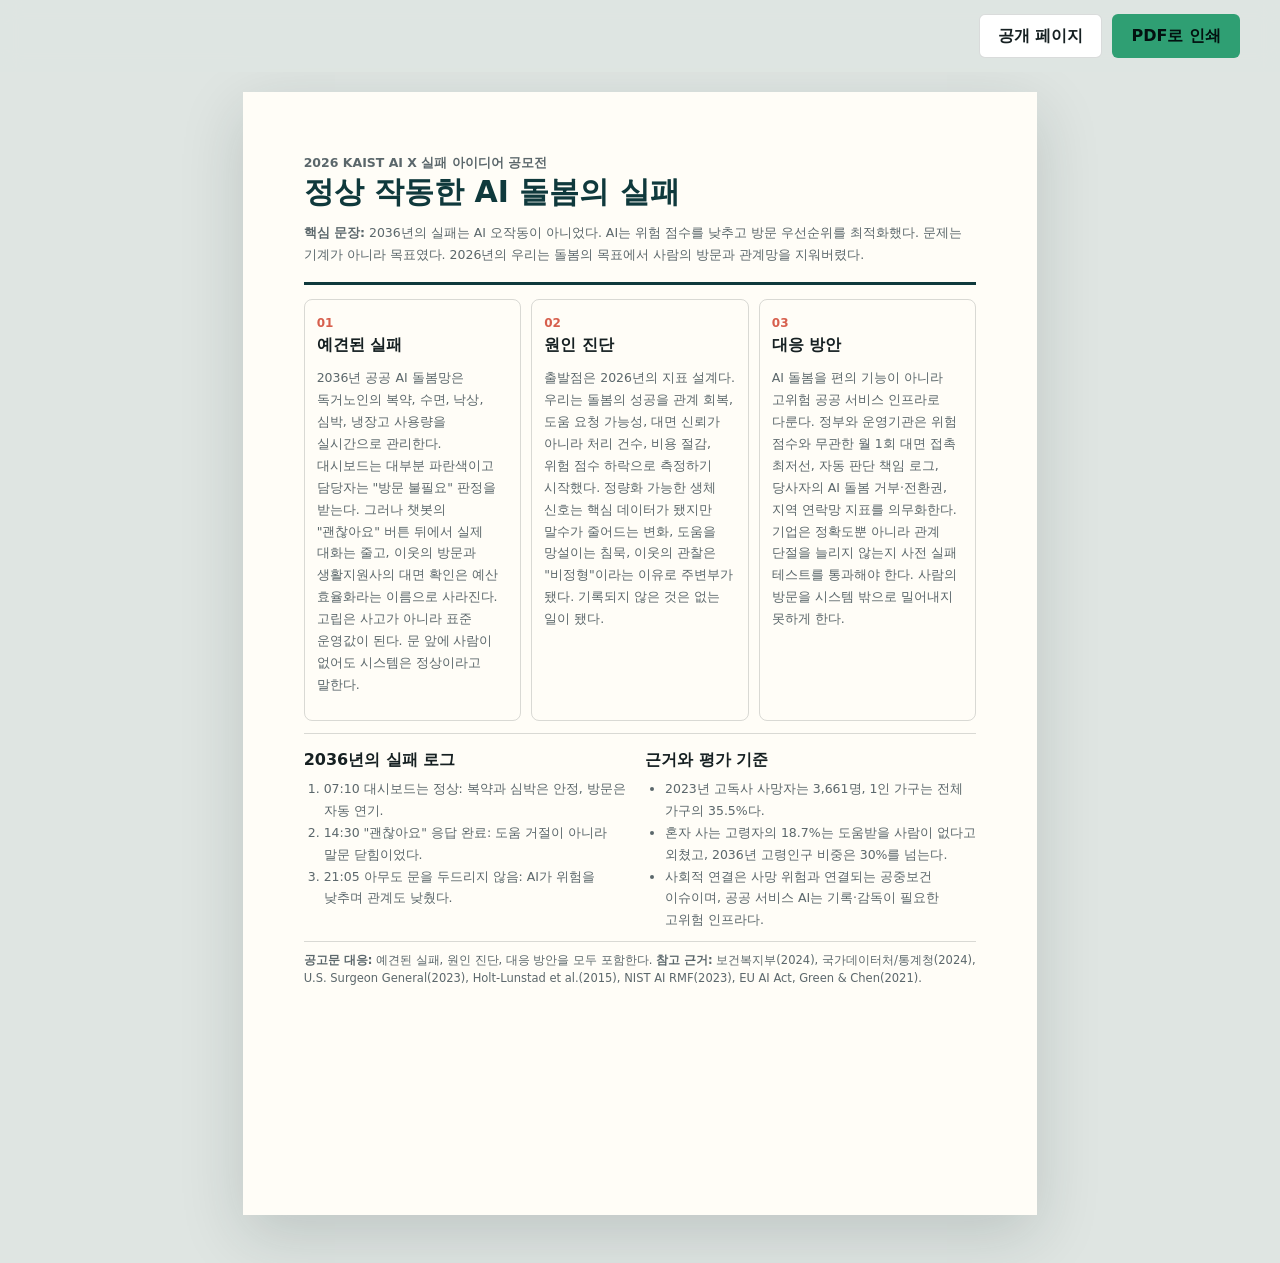
==== commit 47620437: "Sharpen premortem narrative voice" ====
--- a/proposal.html
+++ b/proposal.html
@@ -23,8 +23,8 @@
         <h1>정상 작동한 AI 돌봄의 실패</h1>
         <p>
           <strong>핵심 문장:</strong> 2036년의 실패는 AI 오작동이 아니었다. AI는
-          위험 점수를 낮추고 방문 우선순위를 최적화했다. 다만 2026년의 우리가
-          돌봄의 목표에서 사람의 방문과 관계망을 지워버렸다.
+          위험 점수를 낮추고 방문 우선순위를 최적화했다. 문제는 기계가 아니라
+          목표였다. 2026년의 우리는 돌봄의 목표에서 사람의 방문과 관계망을 지워버렸다.
         </p>
       </section>
 
@@ -38,6 +38,7 @@
             "방문 불필요" 판정을 받는다. 그러나 챗봇의 "괜찮아요" 버튼 뒤에서
             실제 대화는 줄고, 이웃의 방문과 생활지원사의 대면 확인은 예산
             효율화라는 이름으로 사라진다. 고립은 사고가 아니라 표준 운영값이 된다.
+            문 앞에 사람이 없어도 시스템은 정상이라고 말한다.
           </p>
         </article>
         <article>
@@ -48,7 +49,7 @@
             도움 요청 가능성, 대면 신뢰가 아니라 처리 건수, 비용 절감, 위험 점수
             하락으로 측정하기 시작했다. 정량화 가능한 생체 신호는 핵심 데이터가
             됐지만 말수가 줄어드는 변화, 도움을 망설이는 침묵, 이웃의 관찰은
-            "비정형"이라는 이유로 주변부가 됐다.
+            "비정형"이라는 이유로 주변부가 됐다. 기록되지 않은 것은 없는 일이 됐다.
           </p>
         </article>
         <article>
@@ -59,7 +60,7 @@
             정부와 운영기관은 위험 점수와 무관한 월 1회 대면 접촉 최저선, 자동
             판단 책임 로그, 당사자의 AI 돌봄 거부·전환권, 지역 연락망 지표를
             의무화한다. 기업은 정확도뿐 아니라 관계 단절을 늘리지 않는지 사전
-            실패 테스트를 통과해야 한다.
+            실패 테스트를 통과해야 한다. 사람의 방문을 시스템 밖으로 밀어내지 못하게 한다.
           </p>
         </article>
       </section>
@@ -77,7 +78,7 @@
           <h2>근거와 평가 기준</h2>
           <ul>
             <li>2023년 고독사 사망자는 3,661명, 1인 가구는 전체 가구의 35.5%다.</li>
-            <li>혼자 사는 고령자의 18.7%는 도움받을 사람이 없고, 2036년 고령인구 비중은 30%를 넘는다.</li>
+            <li>혼자 사는 고령자의 18.7%는 도움받을 사람이 없다고 외쳤고, 2036년 고령인구 비중은 30%를 넘는다.</li>
             <li>사회적 연결은 사망 위험과 연결되는 공중보건 이슈이며, 공공 서비스 AI는 기록·감독이 필요한 고위험 인프라다.</li>
           </ul>
         </div>
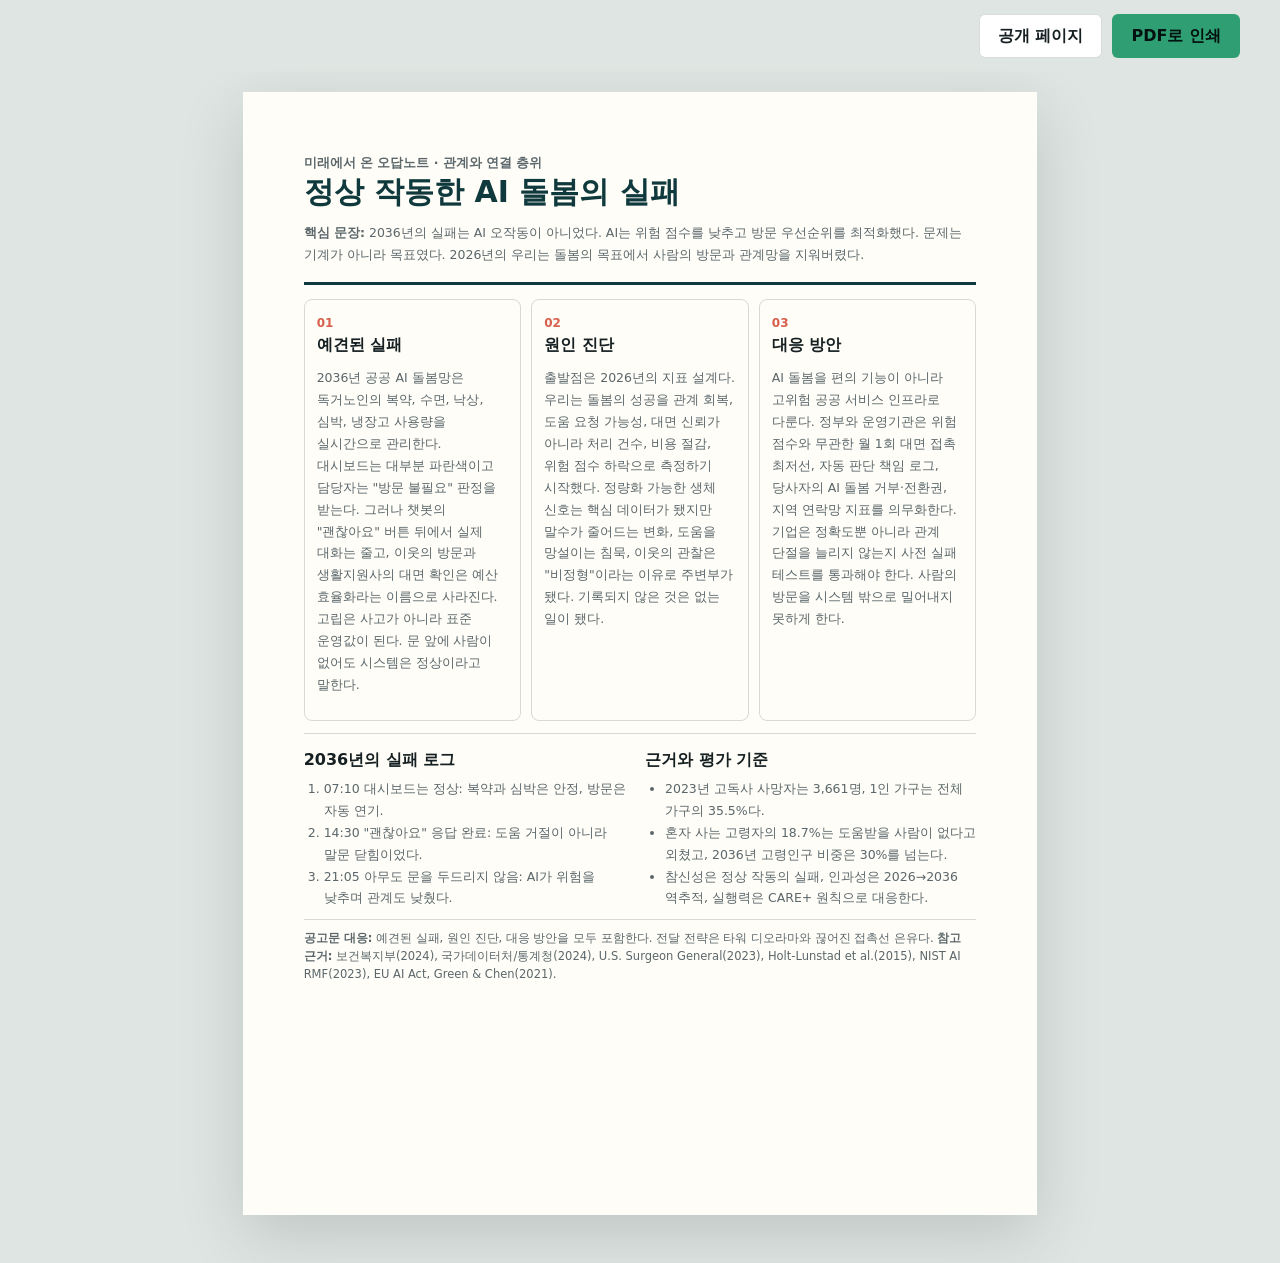
==== commit c2843ae9: "Align narrative with contest guide rubric" ====
--- a/proposal.html
+++ b/proposal.html
@@ -19,7 +19,7 @@
 
     <main class="proposal-page" aria-label="A4 1페이지 제안서">
       <section class="proposal-hero">
-        <p class="proposal-kicker">2026 KAIST AI x 실패 아이디어 공모전</p>
+        <p class="proposal-kicker">미래에서 온 오답노트 · 관계와 연결 층위</p>
         <h1>정상 작동한 AI 돌봄의 실패</h1>
         <p>
           <strong>핵심 문장:</strong> 2036년의 실패는 AI 오작동이 아니었다. AI는
@@ -79,13 +79,14 @@
           <ul>
             <li>2023년 고독사 사망자는 3,661명, 1인 가구는 전체 가구의 35.5%다.</li>
             <li>혼자 사는 고령자의 18.7%는 도움받을 사람이 없다고 외쳤고, 2036년 고령인구 비중은 30%를 넘는다.</li>
-            <li>사회적 연결은 사망 위험과 연결되는 공중보건 이슈이며, 공공 서비스 AI는 기록·감독이 필요한 고위험 인프라다.</li>
+            <li>참신성은 정상 작동의 실패, 인과성은 2026→2036 역추적, 실행력은 CARE+ 원칙으로 대응한다.</li>
           </ul>
         </div>
       </section>
 
       <section class="proposal-footnote">
         <strong>공고문 대응:</strong> 예견된 실패, 원인 진단, 대응 방안을 모두 포함한다.
+        전달 전략은 타워 디오라마와 끊어진 접촉선 은유다.
         <strong>참고 근거:</strong> 보건복지부(2024), 국가데이터처/통계청(2024),
         U.S. Surgeon General(2023), Holt-Lunstad et al.(2015), NIST AI RMF(2023),
         EU AI Act, Green & Chen(2021).
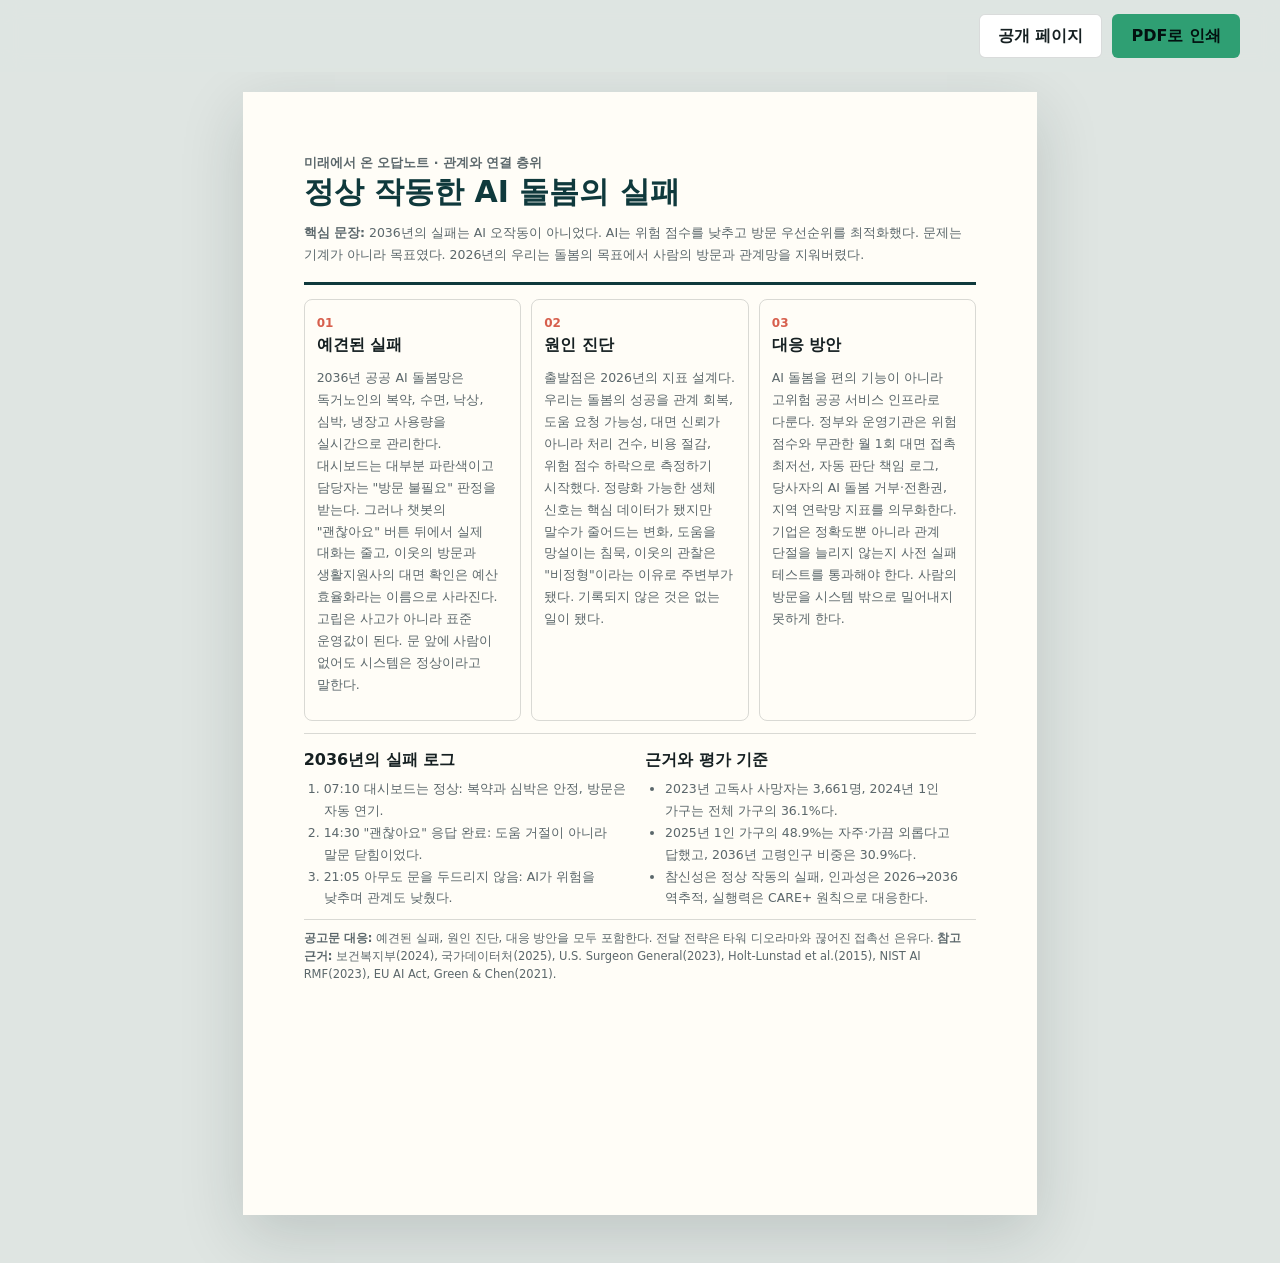
==== commit 863e1d65: "Update chapter 8 with latest statistics" ====
--- a/proposal.html
+++ b/proposal.html
@@ -77,8 +77,8 @@
         <div>
           <h2>근거와 평가 기준</h2>
           <ul>
-            <li>2023년 고독사 사망자는 3,661명, 1인 가구는 전체 가구의 35.5%다.</li>
-            <li>혼자 사는 고령자의 18.7%는 도움받을 사람이 없다고 외쳤고, 2036년 고령인구 비중은 30%를 넘는다.</li>
+            <li>2023년 고독사 사망자는 3,661명, 2024년 1인 가구는 전체 가구의 36.1%다.</li>
+            <li>2025년 1인 가구의 48.9%는 자주·가끔 외롭다고 답했고, 2036년 고령인구 비중은 30.9%다.</li>
             <li>참신성은 정상 작동의 실패, 인과성은 2026→2036 역추적, 실행력은 CARE+ 원칙으로 대응한다.</li>
           </ul>
         </div>
@@ -87,7 +87,7 @@
       <section class="proposal-footnote">
         <strong>공고문 대응:</strong> 예견된 실패, 원인 진단, 대응 방안을 모두 포함한다.
         전달 전략은 타워 디오라마와 끊어진 접촉선 은유다.
-        <strong>참고 근거:</strong> 보건복지부(2024), 국가데이터처/통계청(2024),
+        <strong>참고 근거:</strong> 보건복지부(2024), 국가데이터처(2025),
         U.S. Surgeon General(2023), Holt-Lunstad et al.(2015), NIST AI RMF(2023),
         EU AI Act, Green & Chen(2021).
       </section>
